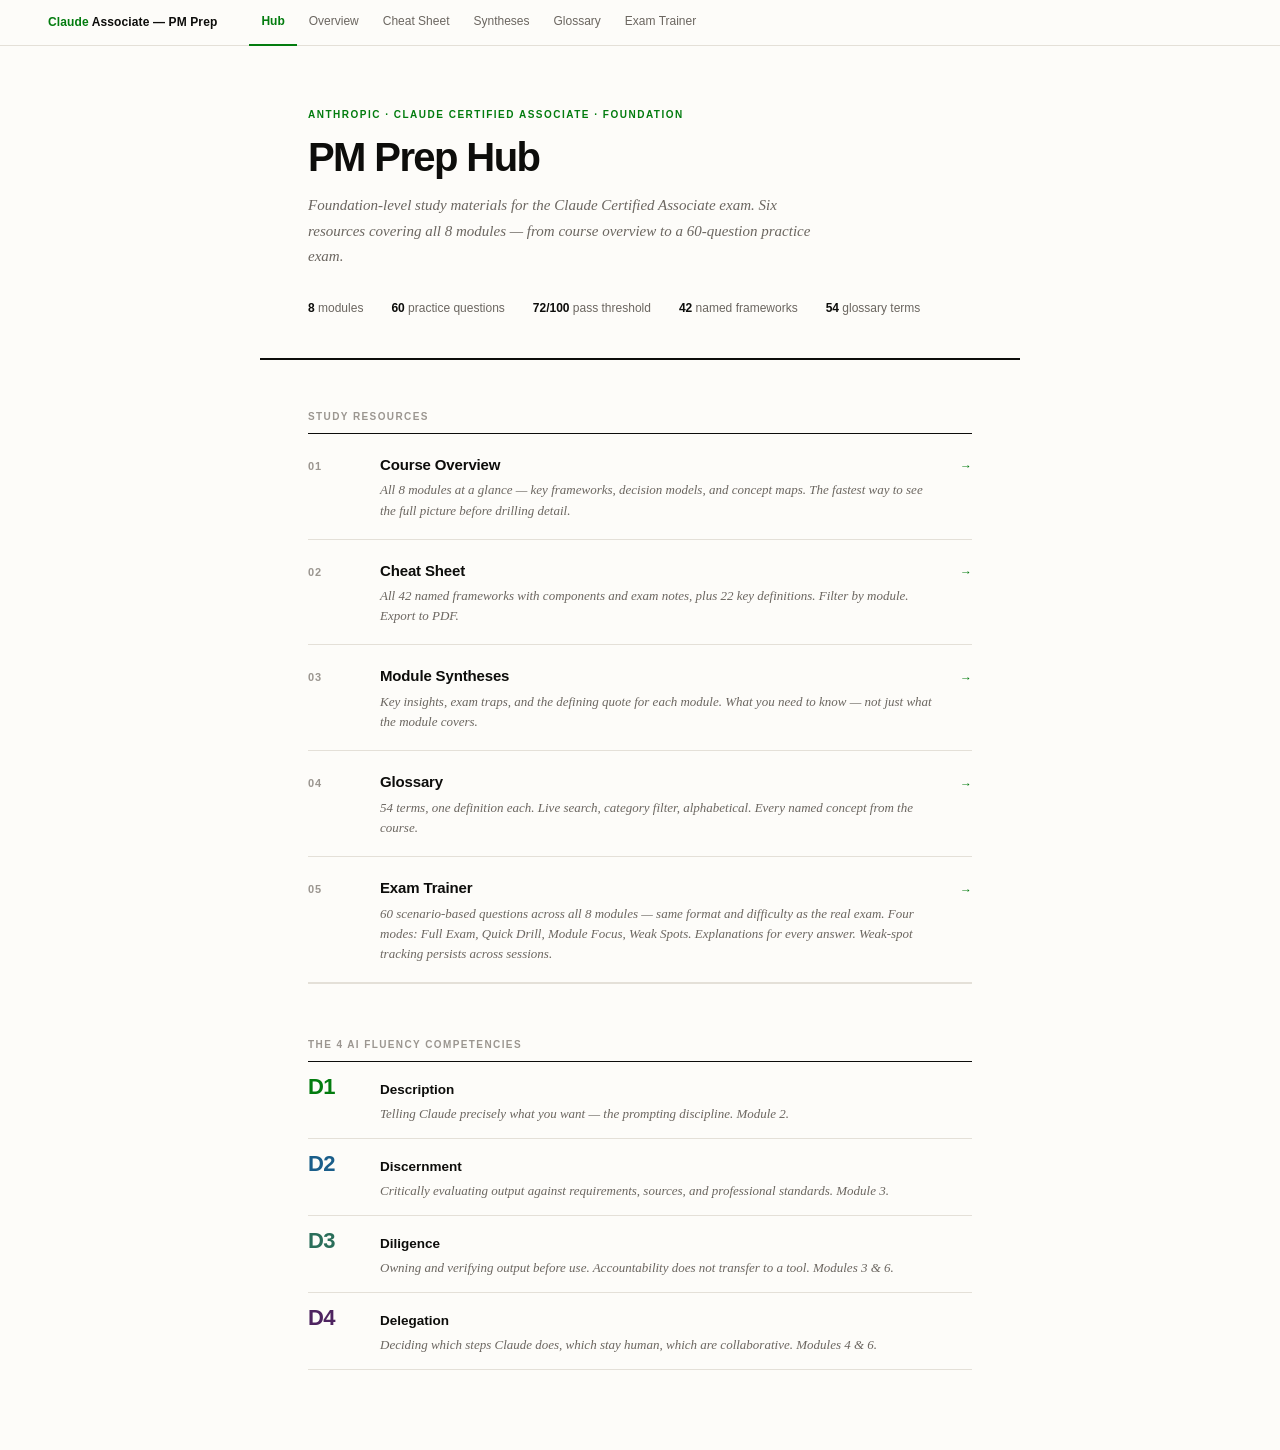
==== index.html @ b9512b8b "Add files via upload" ====
<!DOCTYPE html>
<html lang="en">
<head>
<meta charset="UTF-8">
<meta name="viewport" content="width=device-width, initial-scale=1.0">
<title>Claude Certified Associate — PM Prep Hub</title>
<link rel="stylesheet" href="shared/styles.css">
<style>
  .hero {
    max-width: 760px;
    margin: 0 auto;
    padding: 60px 48px 40px;
    border-bottom: 2px solid var(--text-bright);
    margin-bottom: 48px;
  }
  .hero .eyebrow {
    font-family: -apple-system, BlinkMacSystemFont, 'Segoe UI', sans-serif;
    font-size: 10px;
    font-weight: 700;
    letter-spacing: 0.15em;
    text-transform: uppercase;
    color: var(--accent);
    margin-bottom: 12px;
  }
  .hero h1 {
    font-family: -apple-system, BlinkMacSystemFont, 'Segoe UI', sans-serif;
    font-size: 40px;
    font-weight: 900;
    color: var(--text-bright);
    letter-spacing: -0.04em;
    line-height: 1.1;
    margin-bottom: 14px;
  }
  .hero p {
    font-size: 15px;
    color: var(--text-dim);
    font-style: italic;
    max-width: 520px;
    line-height: 1.7;
    margin-bottom: 28px;
  }
  .meta-strip {
    display: flex;
    gap: 28px;
    flex-wrap: wrap;
  }
  .meta-item {
    font-family: -apple-system, BlinkMacSystemFont, 'Segoe UI', sans-serif;
    font-size: 12px;
    color: var(--text-dim);
  }
  .meta-item strong {
    color: var(--text-bright);
    font-weight: 700;
  }

  .hub-section {
    max-width: 760px;
    margin: 0 auto;
    padding: 0 48px 80px;
  }
  .hub-section-label {
    font-family: -apple-system, BlinkMacSystemFont, 'Segoe UI', sans-serif;
    font-size: 10px;
    font-weight: 700;
    letter-spacing: 0.14em;
    text-transform: uppercase;
    color: var(--text-light);
    margin-bottom: 0;
    padding-bottom: 8px;
    border-bottom: 1px solid var(--text-bright);
  }

  /* Override hub-grid for full-width editorial list */
  .hub-grid {
    display: block;
    border-bottom: 1px solid var(--border);
  }
  .hub-card {
    display: grid;
    grid-template-columns: 48px 1fr auto;
    grid-template-rows: auto auto;
    gap: 0 24px;
    align-items: baseline;
    padding: 18px 0;
    border-bottom: 1px solid var(--border);
    border-right: none;
    border-left: none;
    background: transparent;
    border-radius: 0;
    text-decoration: none;
    color: var(--text);
    transition: background 0.1s;
  }
  .hub-card:hover { background: var(--accent-bg); padding-left: 8px; padding-right: 8px; margin: 0 -8px; width: calc(100% + 16px); }
  .hub-card-num {
    font-family: -apple-system, BlinkMacSystemFont, 'Segoe UI', sans-serif;
    font-size: 11px;
    font-weight: 700;
    color: var(--text-light);
    letter-spacing: 0.08em;
    grid-row: 1;
    padding-top: 2px;
  }
  .hub-card h2 {
    font-family: -apple-system, BlinkMacSystemFont, 'Segoe UI', sans-serif;
    font-size: 15px;
    font-weight: 700;
    color: var(--text-bright);
    letter-spacing: -0.01em;
    grid-row: 1;
  }
  .hub-card .hub-arrow {
    font-family: -apple-system, BlinkMacSystemFont, 'Segoe UI', sans-serif;
    font-size: 12px;
    font-weight: 600;
    color: var(--accent);
    grid-row: 1;
    justify-self: end;
    align-self: center;
  }
  .hub-card p {
    font-size: 13px;
    color: var(--text-dim);
    line-height: 1.55;
    grid-column: 2;
    grid-row: 2;
    margin-top: 3px;
    font-style: italic;
  }
  .hub-card-meta {
    display: none; /* hidden — info is in the description */
  }

  /* Competencies — ruled list, not boxes */
  .competencies { margin-top: 52px; }
  .competency-row {
    display: grid;
    grid-template-columns: 48px 1fr;
    gap: 0 24px;
    padding: 14px 0;
    border-bottom: 1px solid var(--border);
    align-items: baseline;
  }
  .competency-row:first-child { border-top: 1px solid var(--text-bright); }
  .comp-label {
    font-family: -apple-system, BlinkMacSystemFont, 'Segoe UI', sans-serif;
    font-size: 22px;
    font-weight: 900;
    letter-spacing: -0.03em;
    line-height: 1;
  }
  .comp-body { }
  .comp-name {
    font-family: -apple-system, BlinkMacSystemFont, 'Segoe UI', sans-serif;
    font-size: 13.5px;
    font-weight: 700;
    color: var(--text-bright);
    margin-bottom: 2px;
  }
  .comp-desc {
    font-size: 13px;
    color: var(--text-dim);
    font-style: italic;
    line-height: 1.55;
  }

  @media (max-width: 680px) {
    .hero { padding: 32px 20px 28px; }
    .hub-section { padding: 0 20px 48px; }
    .hub-card { grid-template-columns: 36px 1fr auto; }
  }
</style>
</head>
<body>

<nav class="nav">
  <span class="nav-brand"><span>Claude</span> Associate — PM Prep</span>
  <div class="nav-links">
    <a href="index.html" class="active">Hub</a>
    <a href="overview.html">Overview</a>
    <a href="cheatsheet.html">Cheat Sheet</a>
    <a href="syntheses.html">Syntheses</a>
    <a href="glossary.html">Glossary</a>
    <a href="exam.html">Exam Trainer</a>
  </div>
</nav>

<div class="hero">
  <div class="eyebrow">Anthropic · Claude Certified Associate · Foundation</div>
  <h1>PM Prep Hub</h1>
  <p>Foundation-level study materials for the Claude Certified Associate exam. Six resources covering all 8 modules — from course overview to a 60-question practice exam.</p>
  <div class="meta-strip">
    <div class="meta-item"><strong>8</strong> modules</div>
    <div class="meta-item"><strong>60</strong> practice questions</div>
    <div class="meta-item"><strong>72/100</strong> pass threshold</div>
    <div class="meta-item"><strong>42</strong> named frameworks</div>
    <div class="meta-item"><strong>54</strong> glossary terms</div>
  </div>
</div>

<div class="hub-section">
  <div class="hub-section-label">Study resources</div>
  <div class="hub-grid">

    <a href="overview.html" class="hub-card">
      <div class="hub-card-num">01</div>
      <h2>Course Overview</h2>
      <div class="hub-arrow">→</div>
      <p>All 8 modules at a glance — key frameworks, decision models, and concept maps. The fastest way to see the full picture before drilling detail.</p>
    </a>

    <a href="cheatsheet.html" class="hub-card">
      <div class="hub-card-num">02</div>
      <h2>Cheat Sheet</h2>
      <div class="hub-arrow">→</div>
      <p>All 42 named frameworks with components and exam notes, plus 22 key definitions. Filter by module. Export to PDF.</p>
    </a>

    <a href="syntheses.html" class="hub-card">
      <div class="hub-card-num">03</div>
      <h2>Module Syntheses</h2>
      <div class="hub-arrow">→</div>
      <p>Key insights, exam traps, and the defining quote for each module. What you need to know — not just what the module covers.</p>
    </a>

    <a href="glossary.html" class="hub-card">
      <div class="hub-card-num">04</div>
      <h2>Glossary</h2>
      <div class="hub-arrow">→</div>
      <p>54 terms, one definition each. Live search, category filter, alphabetical. Every named concept from the course.</p>
    </a>

    <a href="exam.html" class="hub-card">
      <div class="hub-card-num">05</div>
      <h2>Exam Trainer</h2>
      <div class="hub-arrow">→</div>
      <p>60 scenario-based questions across all 8 modules — same format and difficulty as the real exam. Four modes: Full Exam, Quick Drill, Module Focus, Weak Spots. Explanations for every answer. Weak-spot tracking persists across sessions.</p>
    </a>

  </div>

  <div class="competencies">
    <div class="hub-section-label">The 4 AI fluency competencies</div>
    <div class="competency-row">
      <div class="comp-label" style="color:var(--m1);">D1</div>
      <div class="comp-body">
        <div class="comp-name">Description</div>
        <div class="comp-desc">Telling Claude precisely what you want — the prompting discipline. Module 2.</div>
      </div>
    </div>
    <div class="competency-row">
      <div class="comp-label" style="color:var(--m2);">D2</div>
      <div class="comp-body">
        <div class="comp-name">Discernment</div>
        <div class="comp-desc">Critically evaluating output against requirements, sources, and professional standards. Module 3.</div>
      </div>
    </div>
    <div class="competency-row">
      <div class="comp-label" style="color:var(--m4);">D3</div>
      <div class="comp-body">
        <div class="comp-name">Diligence</div>
        <div class="comp-desc">Owning and verifying output before use. Accountability does not transfer to a tool. Modules 3 &amp; 6.</div>
      </div>
    </div>
    <div class="competency-row">
      <div class="comp-label" style="color:var(--m6);">D4</div>
      <div class="comp-body">
        <div class="comp-name">Delegation</div>
        <div class="comp-desc">Deciding which steps Claude does, which stay human, which are collaborative. Modules 4 &amp; 6.</div>
      </div>
    </div>
  </div>
</div>

</body>
</html>
---- shared/styles.css ----
/* ═══════════════════════════════════════════════════════════════
   CLAUDE ASSOCIATE PM PREP — Design System
   Direction: Editorial (A) × Printed Document (C)
   Serif body · Large module numbers · Typography-first · No card boxes
   ═══════════════════════════════════════════════════════════════ */

:root {
  --bg: #fdfcf9;
  --surface: #fff;
  --surface2: #f5f3ee;
  --border: #e4e0d8;
  --border-strong: #c8c3b8;
  --text: #2a2a28;
  --text-dim: #6b6660;
  --text-light: #9b9690;
  --text-bright: #0d0d0b;
  --accent: #037c0f;
  --accent-dim: #025e0b;
  --accent-bg: #eef6ee;
  --accent-border: #b8d9b9;
  --red: #8b2e14;
  --yellow: #6a4e08;

  /* module identity — earthy, no purple dominance */
  --m1: #037c0f;
  --m2: #1a5e8a;
  --m3: #8b2e14;
  --m4: #2a6e5a;
  --m5: #6a4e08;
  --m6: #4e2460;
  --m7: #1a4e62;
  --m8: #3a3a3a;

  --m1-bg: #eef6ee;
  --m2-bg: #eaf1f8;
  --m3-bg: #f8eeea;
  --m4-bg: #eaf4f0;
  --m5-bg: #f8f4e8;
  --m6-bg: #f3eef8;
  --m7-bg: #eaf1f4;
  --m8-bg: #f0f0f0;
}

/* ── RESET ── */
*, *::before, *::after { box-sizing: border-box; margin: 0; padding: 0; }
html { font-size: 15px; -webkit-text-size-adjust: 100%; }

body {
  background: var(--bg);
  color: var(--text);
  font-family: 'Georgia', 'Times New Roman', serif;
  font-size: 15px;
  line-height: 1.7;
  min-height: 100vh;
}

/* Sans-serif utility — labels, UI, metadata */
.sans {
  font-family: -apple-system, BlinkMacSystemFont, 'Segoe UI', sans-serif;
}

a { color: var(--accent); text-decoration: none; }
a:hover { text-decoration: underline; }

strong { color: var(--text-bright); }

/* ── NAV ── */
.nav {
  background: var(--bg);
  border-bottom: 1px solid var(--border);
  padding: 0 48px;
  display: flex;
  align-items: center;
  height: 46px;
  position: sticky;
  top: 0;
  z-index: 100;
}
.nav-brand {
  font-family: -apple-system, BlinkMacSystemFont, 'Segoe UI', sans-serif;
  font-size: 12px;
  font-weight: 700;
  color: var(--text-bright);
  letter-spacing: 0.01em;
  margin-right: 32px;
  white-space: nowrap;
  flex-shrink: 0;
}
.nav-brand span { color: var(--accent); }
.nav-links {
  display: flex;
  align-items: center;
  overflow-x: auto;
  scrollbar-width: none;
}
.nav-links::-webkit-scrollbar { display: none; }
.nav-links a {
  font-family: -apple-system, BlinkMacSystemFont, 'Segoe UI', sans-serif;
  font-size: 12px;
  font-weight: 400;
  color: var(--text-dim);
  padding: 0 12px;
  white-space: nowrap;
  transition: color 0.12s;
  height: 46px;
  display: flex;
  align-items: center;
  border-bottom: 2px solid transparent;
}
.nav-links a:hover { color: var(--text); text-decoration: none; }
.nav-links a.active {
  color: var(--accent);
  border-bottom-color: var(--accent);
  font-weight: 600;
}

/* ── PAGE HEADER — editorial, document-style ── */
.page-header {
  max-width: 760px;
  margin: 0 auto;
  padding: 52px 48px 32px;
  display: flex;
  align-items: flex-end;
  justify-content: space-between;
  gap: 20px;
  border-bottom: 2px solid var(--text-bright);
  margin-bottom: 48px;
}
.page-header-text .eyebrow {
  font-family: -apple-system, BlinkMacSystemFont, 'Segoe UI', sans-serif;
  font-size: 10px;
  font-weight: 700;
  letter-spacing: 0.15em;
  text-transform: uppercase;
  color: var(--accent);
  margin-bottom: 8px;
}
.page-header-text h1 {
  font-family: -apple-system, BlinkMacSystemFont, 'Segoe UI', sans-serif;
  font-size: 30px;
  font-weight: 800;
  color: var(--text-bright);
  letter-spacing: -0.03em;
  line-height: 1.15;
  margin-bottom: 8px;
}
.page-header-text p {
  font-family: 'Georgia', serif;
  color: var(--text-dim);
  font-size: 14px;
  font-style: italic;
  max-width: 480px;
  line-height: 1.6;
}
.page-header-actions {
  display: flex;
  gap: 8px;
  flex-shrink: 0;
  padding-bottom: 4px;
}

/* ── MAIN CONTENT ── */
.main {
  max-width: 760px;
  margin: 0 auto;
  padding: 0 48px 80px;
}

/* ── BUTTONS — restrained, document-style ── */
.btn-primary {
  font-family: -apple-system, BlinkMacSystemFont, 'Segoe UI', sans-serif;
  background: var(--accent);
  color: #fff;
  border: none;
  padding: 7px 16px;
  font-size: 11.5px;
  font-weight: 600;
  letter-spacing: 0.02em;
  cursor: pointer;
  transition: background 0.12s;
  display: inline-flex;
  align-items: center;
  gap: 6px;
}
.btn-primary:hover { background: var(--accent-dim); }

.btn-secondary {
  font-family: -apple-system, BlinkMacSystemFont, 'Segoe UI', sans-serif;
  background: transparent;
  color: var(--text-dim);
  border: 1px solid var(--border-strong);
  padding: 6px 14px;
  font-size: 11.5px;
  font-weight: 500;
  cursor: pointer;
  transition: color 0.12s, border-color 0.12s;
  display: inline-flex;
  align-items: center;
  gap: 6px;
}
.btn-secondary:hover { color: var(--accent); border-color: var(--accent); }

/* ── SECTION DIVIDER — document horizontal rule ── */
.doc-rule {
  border: none;
  border-top: 1px solid var(--border);
  margin: 32px 0;
}
.doc-rule-strong {
  border: none;
  border-top: 2px solid var(--text-bright);
  margin: 40px 0;
}

/* ── EDITORIAL MODULE HEADER ── */
.module-header {
  margin-bottom: 28px;
  padding-bottom: 20px;
  border-bottom: 1px solid var(--border);
}
.module-header .mod-kicker {
  font-family: -apple-system, BlinkMacSystemFont, 'Segoe UI', sans-serif;
  font-size: 10px;
  font-weight: 700;
  letter-spacing: 0.15em;
  text-transform: uppercase;
  color: var(--text-light);
  margin-bottom: 4px;
}
.module-header .mod-number {
  font-family: -apple-system, BlinkMacSystemFont, 'Segoe UI', sans-serif;
  font-size: 72px;
  font-weight: 900;
  line-height: 1;
  letter-spacing: -0.04em;
  color: var(--accent);
  margin-bottom: 4px;
}
.module-header h2 {
  font-family: -apple-system, BlinkMacSystemFont, 'Segoe UI', sans-serif;
  font-size: 22px;
  font-weight: 700;
  color: var(--text-bright);
  letter-spacing: -0.02em;
  margin-bottom: 4px;
}
.module-header .mod-sub {
  font-size: 14px;
  font-style: italic;
  color: var(--text-dim);
}

/* ── SECTION HEADING — small caps style ── */
.section-title {
  font-family: -apple-system, BlinkMacSystemFont, 'Segoe UI', sans-serif;
  font-size: 10px;
  font-weight: 700;
  letter-spacing: 0.12em;
  text-transform: uppercase;
  color: var(--text-light);
  margin-bottom: 12px;
  padding-bottom: 6px;
  border-bottom: 1px solid var(--border);
}

/* ── PROSE BLOCK ── */
.doc-intro {
  font-size: 14.5px;
  line-height: 1.8;
  color: var(--text);
  margin-bottom: 24px;
}

/* ── DEFINITION TABLE — document style ── */
.def-table { width: 100%; margin-bottom: 8px; }
.def-row {
  display: grid;
  grid-template-columns: 110px 1fr;
  gap: 0 20px;
  padding: 6px 0;
  border-bottom: 1px solid var(--border);
  font-size: 13.5px;
  line-height: 1.55;
}
.def-row:last-child { border-bottom: none; }
.def-term {
  font-family: -apple-system, BlinkMacSystemFont, 'Segoe UI', sans-serif;
  font-weight: 700;
  color: var(--text-bright);
  font-size: 12.5px;
}
.def-meaning { color: var(--text); }

/* ── RULE LIST — document arrows ── */
.rule-list { list-style: none; padding: 0; margin-bottom: 8px; }
.rule-list li {
  font-size: 13.5px;
  color: var(--text);
  padding: 6px 0 6px 18px;
  border-bottom: 1px solid var(--border);
  position: relative;
  line-height: 1.6;
}
.rule-list li:last-child { border-bottom: none; }
.rule-list li::before {
  content: '→';
  position: absolute;
  left: 0;
  color: var(--accent);
  font-family: -apple-system, BlinkMacSystemFont, 'Segoe UI', sans-serif;
  font-weight: 700;
}

/* ── CALLOUT — pull-quote style ── */
.callout {
  padding: 12px 0 12px 16px;
  border-left: 3px solid var(--accent);
  margin: 16px 0;
  font-size: 13.5px;
  line-height: 1.65;
  color: var(--text);
}
.callout-green  { border-color: var(--m1); color: var(--text); }
.callout-blue   { border-color: var(--m2); }
.callout-red    { border-color: var(--m3); }
.callout-yellow { border-color: var(--m5); }
.callout-purple { border-color: var(--m6); }

/* ── PULL QUOTE — key quote ── */
.pull-quote {
  font-size: 16px;
  line-height: 1.7;
  font-style: italic;
  color: var(--text-bright);
  border-top: 2px solid var(--accent);
  border-bottom: 1px solid var(--border);
  padding: 16px 0;
  margin: 20px 0;
}
.pull-quote::before {
  content: '"';
  color: var(--accent);
  font-size: 24px;
  font-style: normal;
  line-height: 0;
  vertical-align: -6px;
  margin-right: 3px;
}

/* ── DATA TABLE — clean ruled ── */
.data-table {
  width: 100%;
  border-collapse: collapse;
  font-size: 13px;
  font-family: -apple-system, BlinkMacSystemFont, 'Segoe UI', sans-serif;
  margin-bottom: 8px;
}
.data-table th {
  font-size: 10px;
  font-weight: 700;
  letter-spacing: 0.1em;
  text-transform: uppercase;
  color: var(--text-light);
  padding: 6px 10px;
  text-align: left;
  border-bottom: 1px solid var(--text-bright);
}
.data-table td {
  padding: 7px 10px;
  border-bottom: 1px solid var(--border);
  vertical-align: top;
  line-height: 1.55;
  color: var(--text);
}
.data-table tr:last-child td { border-bottom: none; }

/* ── TAGS — minimal, inline ── */
.tag {
  font-family: -apple-system, BlinkMacSystemFont, 'Segoe UI', sans-serif;
  display: inline;
  font-size: 11px;
  font-weight: 700;
  padding: 1px 6px;
  white-space: nowrap;
  border: 1px solid;
}
.tag-green  { color: var(--m1); border-color: var(--accent-border); background: var(--m1-bg); }
.tag-blue   { color: var(--m2); border-color: #b0cce0; background: var(--m2-bg); }
.tag-red    { color: var(--m3); border-color: #d8b4a8; background: var(--m3-bg); }
.tag-yellow { color: var(--m5); border-color: #d4c490; background: var(--m5-bg); }
.tag-purple { color: var(--m6); border-color: #c4a8d8; background: var(--m6-bg); }
.tag-gray   { color: var(--text-dim); border-color: var(--border); background: var(--surface2); }

/* ── MODULE BADGE — small label ── */
.module-badge {
  font-family: -apple-system, BlinkMacSystemFont, 'Segoe UI', sans-serif;
  display: inline;
  font-size: 10px;
  font-weight: 700;
  letter-spacing: 0.04em;
  padding: 1px 5px;
  border: 1px solid;
}
.module-badge.m1 { color: var(--m1); border-color: var(--accent-border); }
.module-badge.m2 { color: var(--m2); border-color: #b0cce0; }
.module-badge.m3 { color: var(--m3); border-color: #d8b4a8; }
.module-badge.m4 { color: var(--m4); border-color: #a8d4c4; }
.module-badge.m5 { color: var(--m5); border-color: #d4c490; }
.module-badge.m6 { color: var(--m6); border-color: #c4a8d8; }
.module-badge.m7 { color: var(--m7); border-color: #a8c4d4; }
.module-badge.m8 { color: var(--m8); border-color: #c8c8c8; }

/* Border accents for module sections */
.border-m1 { border-top: 3px solid var(--m1); }
.border-m2 { border-top: 3px solid var(--m2); }
.border-m3 { border-top: 3px solid var(--m3); }
.border-m4 { border-top: 3px solid var(--m4); }
.border-m5 { border-top: 3px solid var(--m5); }
.border-m6 { border-top: 3px solid var(--m6); }
.border-m7 { border-top: 3px solid var(--m7); }
.border-m8 { border-top: 3px solid var(--m8); }

/* Module number badge (small, used in accordions) */
.module-num {
  font-family: -apple-system, BlinkMacSystemFont, 'Segoe UI', sans-serif;
  font-size: 13px;
  font-weight: 900;
  color: #fff;
  width: 28px;
  height: 28px;
  display: flex;
  align-items: center;
  justify-content: center;
  flex-shrink: 0;
}
.module-num.m1 { background: var(--m1); }
.module-num.m2 { background: var(--m2); }
.module-num.m3 { background: var(--m3); }
.module-num.m4 { background: var(--m4); }
.module-num.m5 { background: var(--m5); }
.module-num.m6 { background: var(--m6); }
.module-num.m7 { background: var(--m7); }
.module-num.m8 { background: var(--m8); }

/* ── DECISION GRID ── */
.decision-grid {
  display: grid;
  grid-template-columns: auto 1fr;
  gap: 6px 16px;
  align-items: start;
}
.decision-grid .tag { align-self: start; margin-top: 3px; }
.decision-desc {
  font-size: 13px;
  color: var(--text);
  line-height: 1.55;
  padding-top: 1px;
}

/* ── FLOW STRIP ── */
.flow-strip { display: flex; align-items: center; gap: 8px; flex-wrap: wrap; }
.flow-item {
  font-family: -apple-system, BlinkMacSystemFont, 'Segoe UI', sans-serif;
  font-size: 12px;
  font-weight: 600;
  color: var(--text);
  border-bottom: 2px solid var(--accent);
  padding-bottom: 1px;
}
.flow-arrow {
  font-family: -apple-system, BlinkMacSystemFont, 'Segoe UI', sans-serif;
  color: var(--text-light);
  font-size: 12px;
}

/* ── TWO COL ── */
.two-col { display: grid; grid-template-columns: 1fr 1fr; gap: 16px; }

/* ── FILTER CHIPS — document style ── */
.filter-row { display: flex; gap: 6px; flex-wrap: wrap; margin-bottom: 24px; }
.filter-chip {
  font-family: -apple-system, BlinkMacSystemFont, 'Segoe UI', sans-serif;
  background: transparent;
  border: 1px solid var(--border-strong);
  padding: 3px 11px;
  font-size: 11px;
  font-weight: 600;
  color: var(--text-dim);
  cursor: pointer;
  transition: all 0.12s;
  user-select: none;
  letter-spacing: 0.02em;
}
.filter-chip:hover { border-color: var(--accent); color: var(--accent); }
.filter-chip.active { background: var(--accent); border-color: var(--accent); color: #fff; }

/* ── SEARCH ── */
.search-bar {
  font-family: 'Georgia', serif;
  width: 100%;
  padding: 9px 0;
  border: none;
  border-bottom: 2px solid var(--border-strong);
  font-size: 14px;
  color: var(--text);
  background: transparent;
  outline: none;
  transition: border-color 0.12s;
  margin-bottom: 24px;
}
.search-bar:focus { border-bottom-color: var(--accent); }
.search-bar::placeholder { color: var(--text-light); font-style: italic; }

/* ── SPOILER ── */
.spoiler {
  display: inline-block;
  background: var(--surface2);
  color: transparent;
  cursor: pointer;
  padding: 1px 8px;
  font-size: 13px;
  user-select: none;
  transition: all 0.15s;
  border-bottom: 1px solid var(--border-strong);
}
.spoiler.revealed { background: transparent; color: var(--accent); border-bottom-color: var(--accent); }

/* ── ACCORDION — editorial, no box ── */
.accordion-item {
  border-bottom: 1px solid var(--border);
  margin-bottom: 0;
}
.accordion-item:first-child { border-top: 1px solid var(--border); }
.accordion-header {
  display: flex;
  align-items: center;
  justify-content: space-between;
  padding: 16px 0;
  cursor: pointer;
  user-select: none;
  gap: 12px;
}
.accordion-header:hover .acc-title { color: var(--accent); }
.accordion-header .acc-title {
  font-family: -apple-system, BlinkMacSystemFont, 'Segoe UI', sans-serif;
  font-size: 15px;
  font-weight: 700;
  color: var(--text-bright);
  flex: 1;
  transition: color 0.12s;
}
.accordion-arrow {
  font-family: -apple-system, BlinkMacSystemFont, 'Segoe UI', sans-serif;
  color: var(--text-light);
  font-size: 11px;
  transition: transform 0.2s;
}
.accordion-item.open .accordion-arrow { transform: rotate(180deg); }
.accordion-body { display: none; padding: 0 0 20px; }
.accordion-item.open .accordion-body { display: block; }

/* ── TABS — underline style ── */
.tabs {
  display: flex;
  border-bottom: 1px solid var(--border);
  margin-bottom: 28px;
  gap: 0;
}
.tab {
  font-family: -apple-system, BlinkMacSystemFont, 'Segoe UI', sans-serif;
  padding: 10px 16px 10px 0;
  font-size: 13px;
  font-weight: 400;
  color: var(--text-dim);
  cursor: pointer;
  border-bottom: 2px solid transparent;
  margin-bottom: -1px;
  transition: color 0.12s;
  user-select: none;
  margin-right: 16px;
}
.tab:hover { color: var(--text); }
.tab.active { color: var(--accent); border-bottom-color: var(--accent); font-weight: 600; }
.tab-panel { display: none; }
.tab-panel.active { display: block; }

/* ── HUB CARDS — editorial, minimal ── */
.hub-grid { display: grid; grid-template-columns: repeat(auto-fill, minmax(280px, 1fr)); gap: 0; }
.hub-card {
  display: flex;
  flex-direction: column;
  gap: 6px;
  padding: 24px 24px 24px 0;
  border-bottom: 1px solid var(--border);
  border-right: 1px solid var(--border);
  text-decoration: none;
  color: var(--text);
  transition: background 0.12s;
}
.hub-card:hover { background: var(--accent-bg); text-decoration: none; }
.hub-card-num {
  font-family: -apple-system, BlinkMacSystemFont, 'Segoe UI', sans-serif;
  font-size: 28px;
  font-weight: 900;
  letter-spacing: -0.04em;
  line-height: 1;
  margin-bottom: 4px;
}
.hub-card h2 {
  font-family: -apple-system, BlinkMacSystemFont, 'Segoe UI', sans-serif;
  font-size: 14px;
  font-weight: 700;
  color: var(--text-bright);
  letter-spacing: -0.01em;
}
.hub-card p {
  font-size: 12.5px;
  color: var(--text-dim);
  flex: 1;
  line-height: 1.55;
}
.hub-card .hub-arrow {
  font-family: -apple-system, BlinkMacSystemFont, 'Segoe UI', sans-serif;
  font-size: 11.5px;
  font-weight: 600;
  color: var(--accent);
  margin-top: 4px;
}
.hub-card-meta {
  font-family: -apple-system, BlinkMacSystemFont, 'Segoe UI', sans-serif;
  font-size: 10.5px;
  color: var(--text-light);
  letter-spacing: 0.04em;
}

/* ── OVERVIEW MODULES ── */
.modules-grid {
  display: grid;
  grid-template-columns: repeat(auto-fill, minmax(340px, 1fr));
  gap: 0;
  border-top: 1px solid var(--border);
  border-left: 1px solid var(--border);
}
.module-card {
  border-right: 1px solid var(--border);
  border-bottom: 1px solid var(--border);
  padding: 28px;
}
.module-card .card-header {
  display: flex;
  align-items: flex-start;
  gap: 16px;
  padding: 0;
  border-bottom: none;
  margin-bottom: 20px;
  padding-bottom: 16px;
  border-bottom: 1px solid var(--border);
}
.module-card .card-body { padding: 0; }
.full-width { grid-column: 1 / -1; }

/* Large module number for overview cards */
.mod-big-num {
  font-family: -apple-system, BlinkMacSystemFont, 'Segoe UI', sans-serif;
  font-size: 48px;
  font-weight: 900;
  line-height: 1;
  letter-spacing: -0.04em;
  flex-shrink: 0;
  width: 56px;
}

.module-card .title-block { flex: 1; }
.module-card .title-block .module-label {
  font-family: -apple-system, BlinkMacSystemFont, 'Segoe UI', sans-serif;
  font-size: 10px;
  font-weight: 700;
  letter-spacing: 0.1em;
  text-transform: uppercase;
  color: var(--text-light);
  margin-bottom: 2px;
}
.module-card .title-block h2 {
  font-family: -apple-system, BlinkMacSystemFont, 'Segoe UI', sans-serif;
  font-size: 14px;
  font-weight: 700;
  color: var(--text-bright);
  letter-spacing: -0.01em;
  margin-bottom: 2px;
}
.module-card .title-block .tagline {
  font-size: 12.5px;
  font-style: italic;
  color: var(--text-dim);
}

.section { margin-bottom: 18px; }
.section:last-child { margin-bottom: 0; }

/* Fluency strip */
.ai-fluency-strip { display: flex; gap: 8px; flex-wrap: wrap; justify-content: center; margin-top: 16px; }
.fluency-pill {
  font-family: -apple-system, BlinkMacSystemFont, 'Segoe UI', sans-serif;
  color: var(--m1);
  font-size: 12px;
  font-weight: 600;
  padding: 3px 12px;
  border: 1px solid var(--accent-border);
  letter-spacing: 0.03em;
}

/* Key points 2x2 */
.key-points { display: grid; grid-template-columns: 1fr 1fr; gap: 12px; }
.key-point { border-top: 2px solid var(--border); padding-top: 10px; }
.key-point .kp-num {
  font-family: -apple-system, BlinkMacSystemFont, 'Segoe UI', sans-serif;
  font-size: 22px;
  font-weight: 900;
  letter-spacing: -0.03em;
  margin-bottom: 4px;
}
.kp-num.d1 { color: var(--m1); }
.kp-num.d2 { color: var(--m2); }
.kp-num.d3 { color: var(--m4); }
.kp-num.d4 { color: var(--m6); }
.key-point p { font-size: 12.5px; line-height: 1.55; }

/* ── GLOSSARY ── */
.letter-group { margin-bottom: 32px; }
.letter-heading {
  font-family: -apple-system, BlinkMacSystemFont, 'Segoe UI', sans-serif;
  font-size: 11px;
  font-weight: 700;
  letter-spacing: 0.12em;
  text-transform: uppercase;
  color: var(--text-light);
  border-bottom: 2px solid var(--text-bright);
  padding-bottom: 6px;
  margin-bottom: 0;
}
.glossary-item {
  display: grid;
  grid-template-columns: 200px 1fr auto;
  gap: 0 20px;
  padding: 8px 0;
  border-bottom: 1px solid var(--border);
  align-items: baseline;
}
.glossary-item:last-child { border-bottom: none; }
.glossary-term {
  font-family: -apple-system, BlinkMacSystemFont, 'Segoe UI', sans-serif;
  font-weight: 700;
  color: var(--text-bright);
  font-size: 13px;
}
.glossary-def {
  font-size: 13.5px;
  color: var(--text);
  line-height: 1.6;
}
.glossary-item .module-badge { justify-self: end; }

/* ── FRAMEWORK CARD — editorial, expandable ── */
.framework-card {
  border-bottom: 1px solid var(--border);
  overflow: hidden;
}
.framework-card:first-child { border-top: 1px solid var(--border); }
.framework-header {
  display: flex;
  align-items: baseline;
  justify-content: space-between;
  padding: 12px 0;
  cursor: pointer;
  gap: 16px;
  user-select: none;
  transition: background 0.1s;
}
.framework-header:hover .framework-title { color: var(--accent); }
.framework-title {
  font-family: -apple-system, BlinkMacSystemFont, 'Segoe UI', sans-serif;
  font-size: 13.5px;
  font-weight: 700;
  color: var(--text-bright);
  min-width: 180px;
  flex-shrink: 0;
  transition: color 0.12s;
}
.framework-summary { font-size: 13px; color: var(--text-dim); flex: 1; font-style: italic; }
.framework-meta { display: flex; align-items: center; gap: 10px; flex-shrink: 0; }
.framework-body { display: none; padding: 0 0 16px; }
.framework-card.open .framework-body { display: block; }
.framework-card.open .framework-arrow { transform: rotate(180deg); }
.framework-arrow {
  font-family: -apple-system, BlinkMacSystemFont, 'Segoe UI', sans-serif;
  color: var(--text-light);
  font-size: 10px;
  transition: transform 0.2s;
  flex-shrink: 0;
}
.framework-body .components { margin-bottom: 8px; }
.component-row {
  display: grid;
  grid-template-columns: 150px 1fr;
  gap: 0 16px;
  padding: 5px 0;
  border-bottom: 1px solid var(--border);
  font-size: 13px;
}
.component-row:last-child { border-bottom: none; }
.component-label {
  font-family: -apple-system, BlinkMacSystemFont, 'Segoe UI', sans-serif;
  font-weight: 700;
  color: var(--text-bright);
  font-size: 12.5px;
}
.component-desc { color: var(--text); line-height: 1.55; }
.exam-note {
  border-left: 3px solid var(--m5);
  padding: 7px 12px;
  font-size: 12.5px;
  font-family: -apple-system, BlinkMacSystemFont, 'Segoe UI', sans-serif;
  color: var(--m5);
  margin-top: 10px;
  line-height: 1.55;
}

/* ── EXAM STYLES ── */
.screen { display: none; }
.screen.active { display: block; }

.option {
  border: none;
  border-bottom: 1px solid var(--border);
  padding: 11px 0 11px 0;
  cursor: pointer;
  display: flex;
  align-items: flex-start;
  gap: 14px;
  transition: background 0.1s;
  font-size: 14px;
  line-height: 1.6;
  font-family: 'Georgia', serif;
  background: transparent;
}
.option:first-child { border-top: 1px solid var(--border); }
.option:hover:not(.locked) { background: var(--accent-bg); padding-left: 8px; padding-right: 8px; margin: 0 -8px; width: calc(100% + 16px); }
.option.selected { background: var(--accent-bg); padding-left: 8px; padding-right: 8px; margin: 0 -8px; width: calc(100% + 16px); }
.option.correct  { background: var(--m1-bg); padding-left: 8px; padding-right: 8px; margin: 0 -8px; width: calc(100% + 16px); }
.option.wrong    { background: var(--m3-bg); padding-left: 8px; padding-right: 8px; margin: 0 -8px; width: calc(100% + 16px); }
.option.missed   { background: var(--m5-bg); padding-left: 8px; padding-right: 8px; margin: 0 -8px; width: calc(100% + 16px); }

.option-letter {
  font-family: -apple-system, BlinkMacSystemFont, 'Segoe UI', sans-serif;
  font-size: 11px;
  font-weight: 700;
  color: var(--text-light);
  min-width: 18px;
  padding-top: 3px;
  flex-shrink: 0;
  transition: color 0.12s;
}
.option.selected .option-letter { color: var(--accent); }
.option.correct  .option-letter { color: var(--green); }
.option.wrong    .option-letter { color: var(--red); }
.option.missed   .option-letter { color: var(--yellow); }

.feedback-box {
  display: none;
  padding: 12px 0 12px 14px;
  border-left: 3px solid;
  margin-top: 16px;
  font-size: 13.5px;
  line-height: 1.65;
  font-family: -apple-system, BlinkMacSystemFont, 'Segoe UI', sans-serif;
}
.feedback-box.show { display: block; }
.feedback-correct { border-color: var(--green); color: var(--accent-dim); }
.feedback-wrong   { border-color: var(--red);   color: var(--red); }
.feedback-box .fb-title { font-weight: 700; margin-bottom: 4px; }

.progress-bar-outer {
  height: 2px;
  background: var(--border);
  margin-bottom: 28px;
}
.progress-bar-inner {
  height: 100%;
  background: var(--accent);
  transition: width 0.3s ease;
}

.question-type-badge {
  font-family: -apple-system, BlinkMacSystemFont, 'Segoe UI', sans-serif;
  display: inline-block;
  font-size: 10px;
  font-weight: 700;
  padding: 1px 6px;
  margin-left: 8px;
  vertical-align: middle;
  letter-spacing: 0.04em;
  border: 1px solid;
}
.single-badge { color: var(--m2); border-color: #b0cce0; }
.multi-badge  { color: var(--m6); border-color: #c4a8d8; }

/* Mode cards */
.mode-grid { display: grid; grid-template-columns: 1fr 1fr; gap: 0; max-width: 500px; margin: 0 auto 28px; border-top: 1px solid var(--border); border-left: 1px solid var(--border); }
.mode-card {
  padding: 18px;
  cursor: pointer;
  transition: background 0.12s;
  text-align: left;
  border-right: 1px solid var(--border);
  border-bottom: 1px solid var(--border);
  background: transparent;
  border-radius: 0;
}
.mode-card:hover { background: var(--accent-bg); }
.mode-card.selected { background: var(--accent-bg); border-color: var(--accent); outline: 1px solid var(--accent); outline-offset: -1px; }
.mode-card h3 {
  font-family: -apple-system, BlinkMacSystemFont, 'Segoe UI', sans-serif;
  font-size: 13px;
  font-weight: 700;
  color: var(--text-bright);
  margin-bottom: 4px;
}
.mode-card p {
  font-family: -apple-system, BlinkMacSystemFont, 'Segoe UI', sans-serif;
  font-size: 11.5px;
  color: var(--text-dim);
}

/* Score ring */
.score-ring {
  width: 100px;
  height: 100px;
  border-radius: 50%;
  border: 3px solid var(--border);
  display: flex;
  flex-direction: column;
  align-items: center;
  justify-content: center;
  margin: 0 auto 16px;
  transition: border-color 0.3s;
}
.score-ring .ring-pct {
  font-family: -apple-system, BlinkMacSystemFont, 'Segoe UI', sans-serif;
  font-size: 24px;
  font-weight: 900;
  letter-spacing: -0.03em;
  color: var(--text-bright);
}
.score-ring .ring-label {
  font-family: -apple-system, BlinkMacSystemFont, 'Segoe UI', sans-serif;
  font-size: 11px;
  color: var(--text-dim);
}
.score-ring.pass { border-color: var(--green); }
.score-ring.fail { border-color: var(--red); }

.breakdown-grid { display: grid; grid-template-columns: repeat(auto-fill, minmax(150px, 1fr)); gap: 0; border-top: 1px solid var(--border); border-left: 1px solid var(--border); margin-top: 20px; }
.breakdown-card {
  padding: 12px 14px;
  border-right: 1px solid var(--border);
  border-bottom: 1px solid var(--border);
}
.breakdown-card .bc-module {
  font-family: -apple-system, BlinkMacSystemFont, 'Segoe UI', sans-serif;
  font-size: 10px;
  font-weight: 700;
  text-transform: uppercase;
  letter-spacing: 0.08em;
  color: var(--text-light);
  margin-bottom: 4px;
}
.breakdown-card .bc-score {
  font-family: -apple-system, BlinkMacSystemFont, 'Segoe UI', sans-serif;
  font-size: 20px;
  font-weight: 900;
  letter-spacing: -0.03em;
  color: var(--text-bright);
}
.breakdown-card .bc-count {
  font-family: -apple-system, BlinkMacSystemFont, 'Segoe UI', sans-serif;
  font-size: 11px;
  color: var(--text-dim);
  margin-bottom: 6px;
}
.bc-bar { height: 2px; background: var(--border); }
.bc-bar-inner { height: 100%; }

.review-item {
  padding: 14px 0;
  border-bottom: 1px solid var(--border);
}
.review-item .ri-header {
  display: flex;
  align-items: baseline;
  gap: 10px;
  margin-bottom: 6px;
  flex-wrap: wrap;
}
.ri-status {
  font-family: -apple-system, BlinkMacSystemFont, 'Segoe UI', sans-serif;
  font-size: 11px;
  font-weight: 700;
  flex-shrink: 0;
}
.ri-correct { color: var(--green); }
.ri-wrong   { color: var(--red); }
.ri-q {
  font-size: 13.5px;
  font-weight: 600;
  color: var(--text-bright);
  flex: 1;
  font-family: -apple-system, BlinkMacSystemFont, 'Segoe UI', sans-serif;
}
.ri-module-tag {
  font-family: -apple-system, BlinkMacSystemFont, 'Segoe UI', sans-serif;
  font-size: 10px;
  color: var(--text-light);
  flex-shrink: 0;
}
.ri-explanation {
  font-size: 13px;
  color: var(--text);
  padding-left: 14px;
  border-left: 2px solid var(--border);
  margin-top: 6px;
  line-height: 1.6;
  font-family: -apple-system, BlinkMacSystemFont, 'Segoe UI', sans-serif;
}

.results-actions { display: flex; gap: 8px; justify-content: center; flex-wrap: wrap; margin-top: 24px; }
.action-row { display: flex; gap: 10px; align-items: center; margin-top: 20px; padding-top: 16px; border-top: 1px solid var(--border); }

/* Exam header */
.exam-topbar {
  display: flex;
  align-items: center;
  gap: 16px;
  margin-bottom: 24px;
  padding-bottom: 16px;
  border-bottom: 1px solid var(--border);
}
.q-counter {
  font-family: -apple-system, BlinkMacSystemFont, 'Segoe UI', sans-serif;
  font-size: 12px;
  font-weight: 700;
  color: var(--text-dim);
  white-space: nowrap;
}
.score-badge {
  font-family: -apple-system, BlinkMacSystemFont, 'Segoe UI', sans-serif;
  font-size: 12px;
  font-weight: 700;
  color: var(--accent);
  white-space: nowrap;
}
.module-tag {
  font-family: -apple-system, BlinkMacSystemFont, 'Segoe UI', sans-serif;
  font-size: 10px;
  font-weight: 700;
  letter-spacing: 0.1em;
  text-transform: uppercase;
  color: var(--text-light);
  margin-bottom: 12px;
}
.question-text {
  font-size: 15px;
  font-weight: 600;
  color: var(--text-bright);
  line-height: 1.6;
  margin-bottom: 4px;
  font-family: -apple-system, BlinkMacSystemFont, 'Segoe UI', sans-serif;
}
.multi-hint {
  font-family: -apple-system, BlinkMacSystemFont, 'Segoe UI', sans-serif;
  font-size: 11px;
  font-weight: 600;
  color: var(--m6);
  letter-spacing: 0.06em;
  text-transform: uppercase;
  margin-bottom: 12px;
}
.options-list { margin-top: 16px; }

/* ── SYNTHESES ── */
.synth-theme {
  font-size: 14.5px;
  font-style: italic;
  color: var(--text);
  line-height: 1.75;
  margin: 14px 0 20px;
  padding-left: 14px;
  border-left: 3px solid var(--border);
}
.synth-section-label {
  font-family: -apple-system, BlinkMacSystemFont, 'Segoe UI', sans-serif;
  font-size: 10px;
  font-weight: 700;
  letter-spacing: 0.12em;
  text-transform: uppercase;
  color: var(--text-light);
  margin-bottom: 8px;
  padding-bottom: 4px;
  border-bottom: 1px solid var(--border);
}
.insight-list { list-style: none; padding: 0; margin-bottom: 20px; }
.insight-list li {
  font-size: 13.5px;
  padding: 6px 0 6px 18px;
  border-bottom: 1px solid var(--border);
  position: relative;
  line-height: 1.6;
  color: var(--text);
}
.insight-list li:last-child { border-bottom: none; }
.insight-list li::before { content: '→'; position: absolute; left: 0; color: var(--accent); font-family: -apple-system, sans-serif; font-weight: 700; }
.trap-list { list-style: none; padding: 0; margin-bottom: 20px; }
.trap-list li {
  font-size: 13.5px;
  padding: 6px 0 6px 18px;
  border-bottom: 1px solid var(--border);
  position: relative;
  line-height: 1.6;
  color: var(--text);
}
.trap-list li:last-child { border-bottom: none; }
.trap-list li::before { content: '⚠'; position: absolute; left: 0; color: var(--red); font-size: 10px; font-family: -apple-system, sans-serif; top: 8px; }
.key-quote {
  font-size: 15px;
  line-height: 1.7;
  font-style: italic;
  color: var(--text-bright);
  border-top: 2px solid var(--accent);
  border-bottom: 1px solid var(--border);
  padding: 14px 0;
  margin-top: 4px;
}
.key-quote::before { content: '"'; color: var(--accent); font-size: 22px; font-style: normal; line-height: 0; vertical-align: -5px; margin-right: 3px; }

/* ── RESPONSIVE ── */
@media (max-width: 680px) {
  .nav { padding: 0 20px; }
  .page-header { flex-direction: column; padding: 28px 20px 20px; }
  .main { padding: 0 20px 48px; }
  .modules-grid { grid-template-columns: 1fr; }
  .two-col { grid-template-columns: 1fr; }
  .key-points { grid-template-columns: 1fr; }
  .mode-grid { grid-template-columns: 1fr; }
  .hub-grid { grid-template-columns: 1fr; }
  .glossary-item { grid-template-columns: 1fr; gap: 2px; }
  .framework-header { flex-wrap: wrap; }
  .framework-summary { display: none; }
}

/* ── PRINT ── */
@media print {
  .nav,
  .page-header-actions,
  .btn-primary,
  .btn-secondary,
  .filter-row,
  .search-bar,
  .tabs { display: none !important; }

  body { background: #fff; color: #000; font-size: 11pt; }
  .main { padding: 0; max-width: 100%; }
  .page-header { padding: 0 0 12pt; border-bottom: 1pt solid #000; margin-bottom: 16pt; }
  .page-header-text h1 { font-size: 18pt; }

  .accordion-body, .framework-body, .tab-panel { display: block !important; }
  .spoiler { background: transparent !important; color: #000 !important; }
  .callout { border-left: 2pt solid #666 !important; color: #000 !important; padding-left: 10pt; }
  .module-badge, .tag { border: 1pt solid #aaa !important; color: #000 !important; }
  .pull-quote, .key-quote { border-top: 1.5pt solid #000; border-bottom: 1pt solid #999; }

  .module-card, .framework-card { page-break-inside: avoid; }
  .accordion-item { page-break-after: always; }
  .letter-group { page-break-inside: avoid; }
  a { color: #000; text-decoration: none; }
}
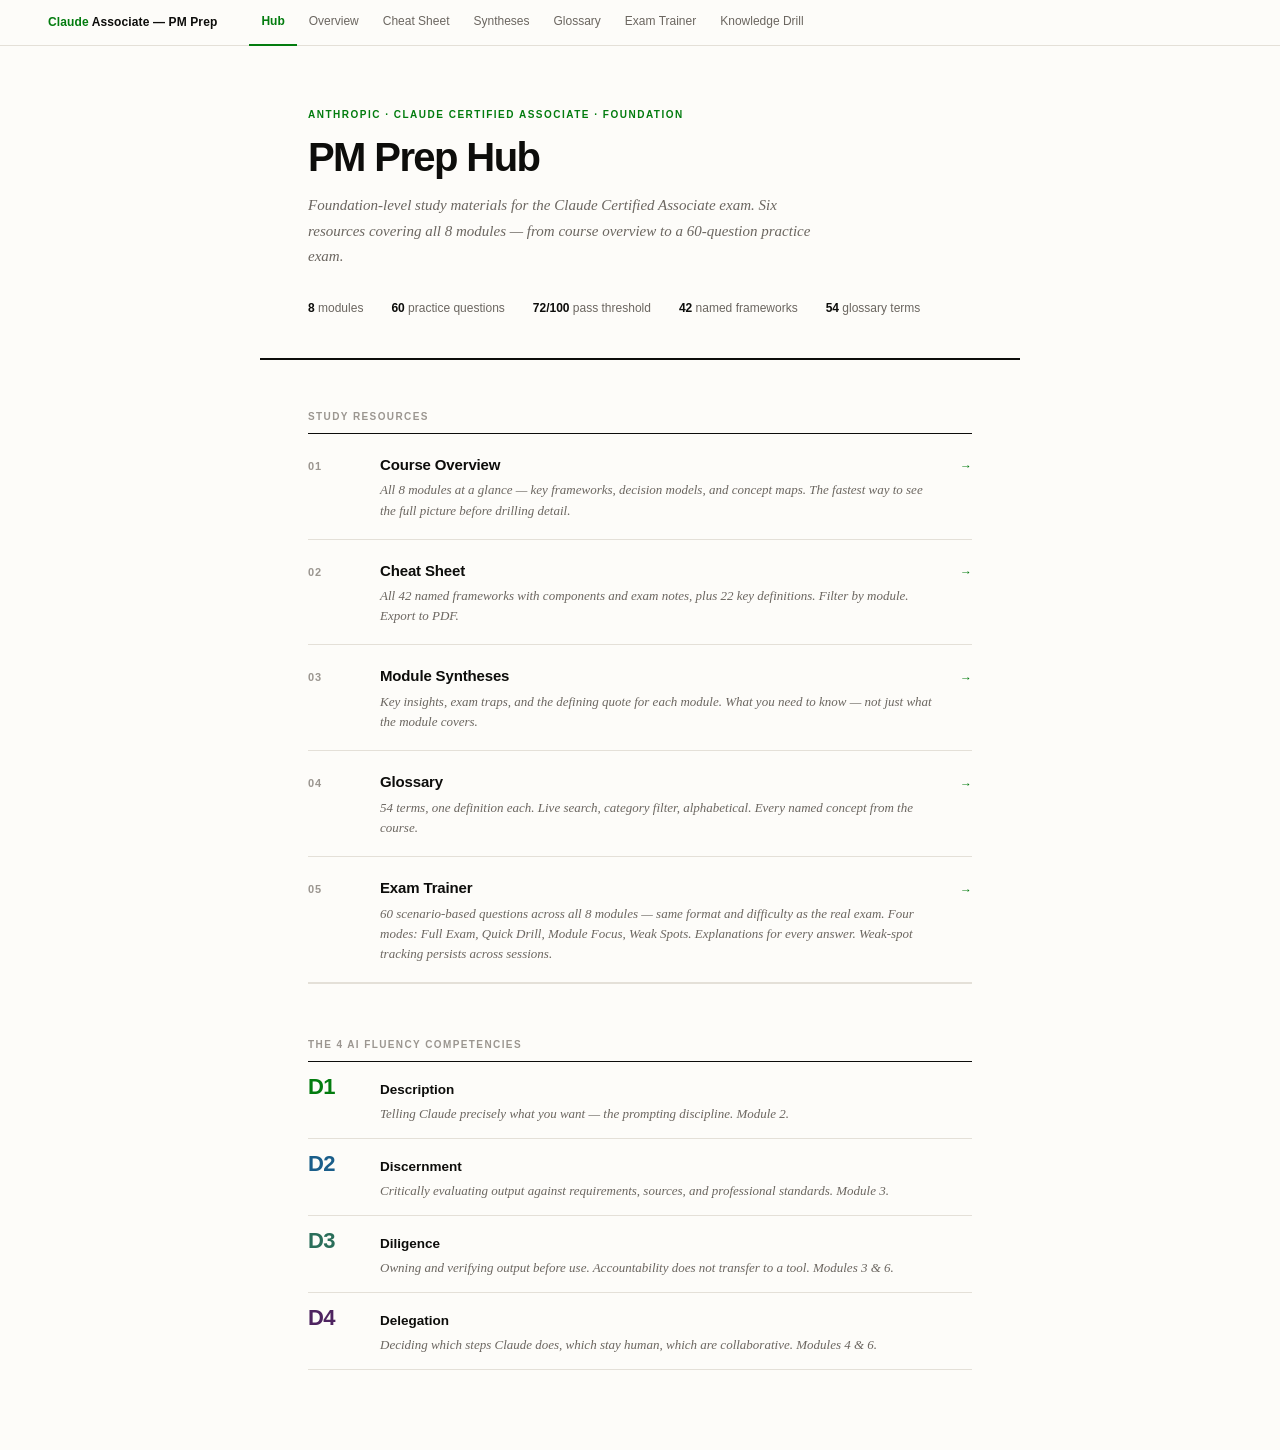
==== commit d2159473: "Add files via upload" ====
--- a/index.html
+++ b/index.html
@@ -183,6 +183,7 @@
     <a href="syntheses.html">Syntheses</a>
     <a href="glossary.html">Glossary</a>
     <a href="exam.html">Exam Trainer</a>
+    <a href="knowledge-drill.html">Knowledge Drill</a>
   </div>
 </nav>
 
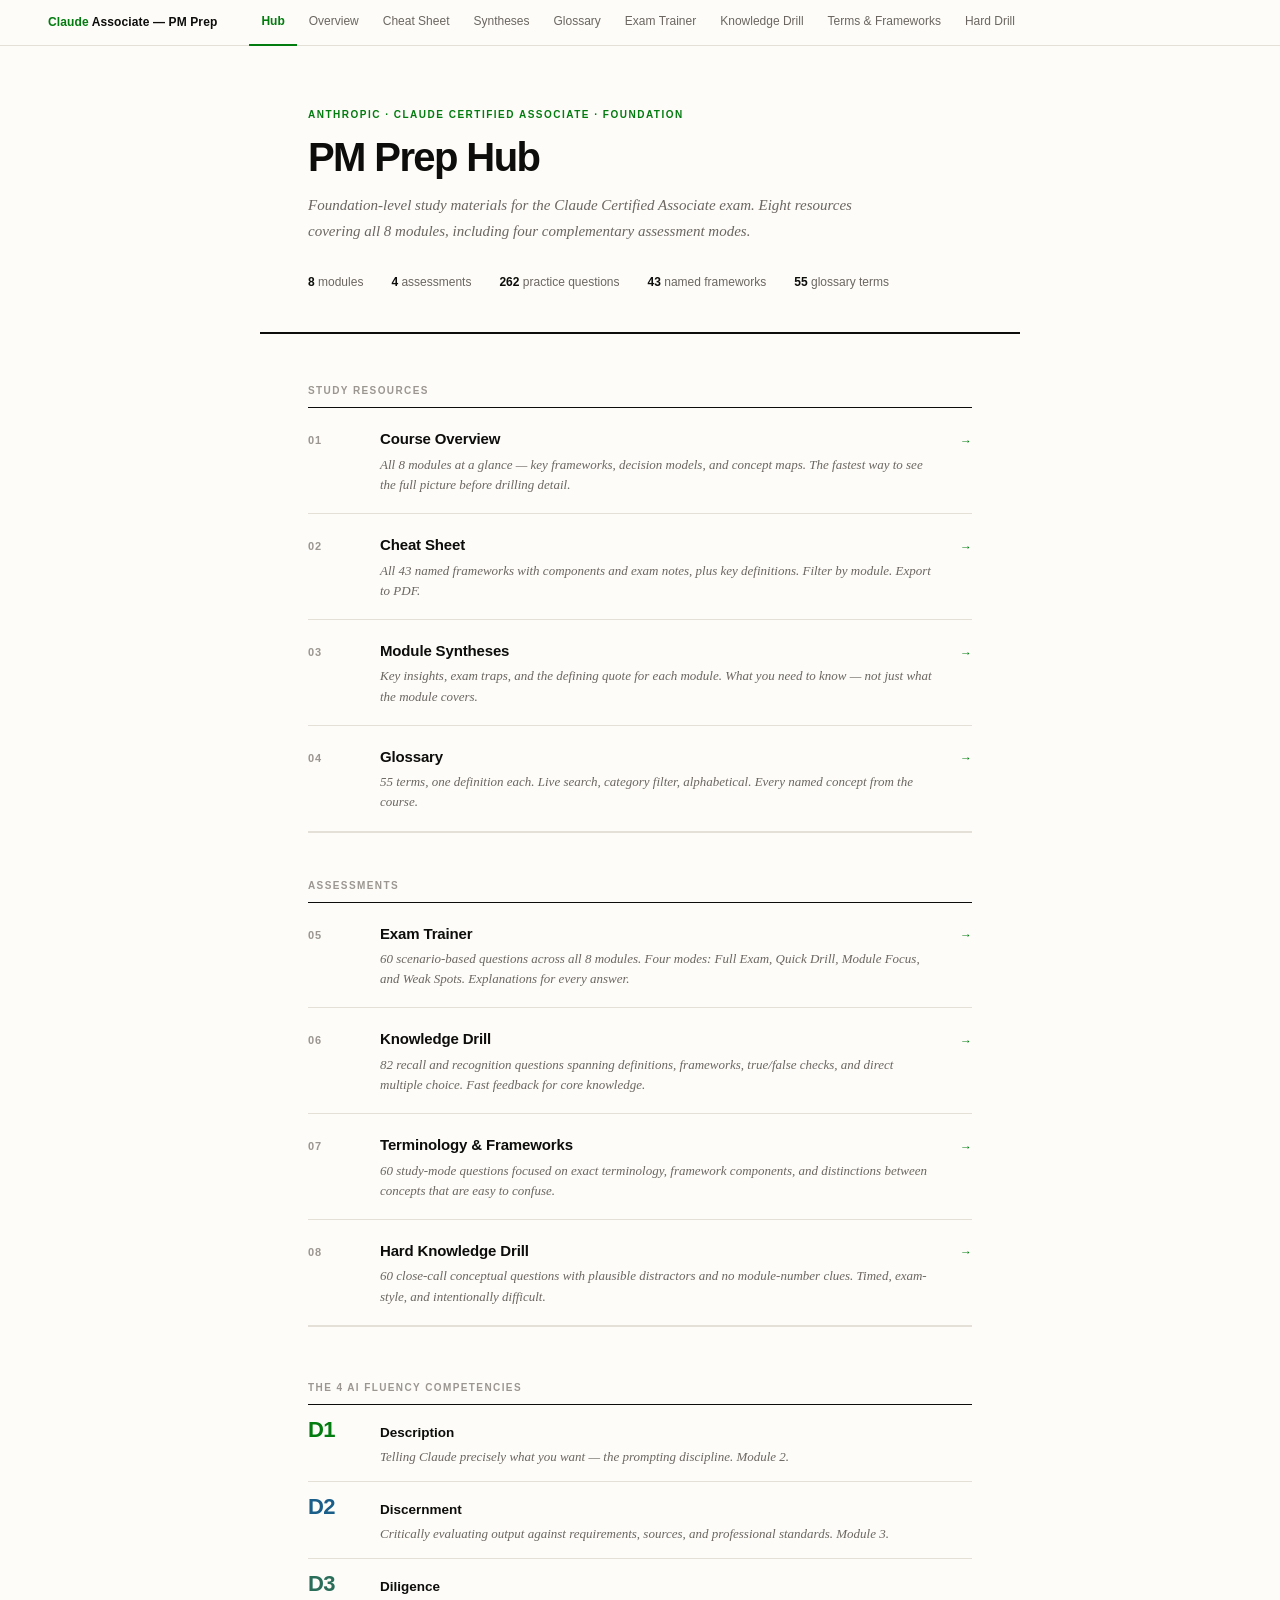
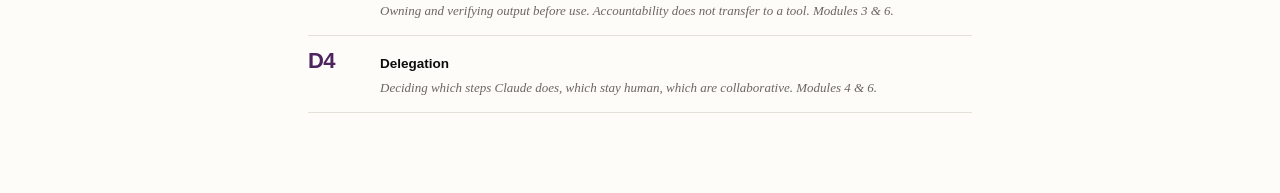
==== commit 631d045b: "Add files via upload" ====
--- a/index.html
+++ b/index.html
@@ -6,174 +6,34 @@
 <title>Claude Certified Associate — PM Prep Hub</title>
 <link rel="stylesheet" href="shared/styles.css">
 <style>
-  .hero {
-    max-width: 760px;
-    margin: 0 auto;
-    padding: 60px 48px 40px;
-    border-bottom: 2px solid var(--text-bright);
-    margin-bottom: 48px;
-  }
-  .hero .eyebrow {
-    font-family: -apple-system, BlinkMacSystemFont, 'Segoe UI', sans-serif;
-    font-size: 10px;
-    font-weight: 700;
-    letter-spacing: 0.15em;
-    text-transform: uppercase;
-    color: var(--accent);
-    margin-bottom: 12px;
-  }
-  .hero h1 {
-    font-family: -apple-system, BlinkMacSystemFont, 'Segoe UI', sans-serif;
-    font-size: 40px;
-    font-weight: 900;
-    color: var(--text-bright);
-    letter-spacing: -0.04em;
-    line-height: 1.1;
-    margin-bottom: 14px;
-  }
-  .hero p {
-    font-size: 15px;
-    color: var(--text-dim);
-    font-style: italic;
-    max-width: 520px;
-    line-height: 1.7;
-    margin-bottom: 28px;
-  }
-  .meta-strip {
-    display: flex;
-    gap: 28px;
-    flex-wrap: wrap;
-  }
-  .meta-item {
-    font-family: -apple-system, BlinkMacSystemFont, 'Segoe UI', sans-serif;
-    font-size: 12px;
-    color: var(--text-dim);
-  }
-  .meta-item strong {
-    color: var(--text-bright);
-    font-weight: 700;
-  }
-
-  .hub-section {
-    max-width: 760px;
-    margin: 0 auto;
-    padding: 0 48px 80px;
-  }
-  .hub-section-label {
-    font-family: -apple-system, BlinkMacSystemFont, 'Segoe UI', sans-serif;
-    font-size: 10px;
-    font-weight: 700;
-    letter-spacing: 0.14em;
-    text-transform: uppercase;
-    color: var(--text-light);
-    margin-bottom: 0;
-    padding-bottom: 8px;
-    border-bottom: 1px solid var(--text-bright);
-  }
-
-  /* Override hub-grid for full-width editorial list */
-  .hub-grid {
-    display: block;
-    border-bottom: 1px solid var(--border);
-  }
-  .hub-card {
-    display: grid;
-    grid-template-columns: 48px 1fr auto;
-    grid-template-rows: auto auto;
-    gap: 0 24px;
-    align-items: baseline;
-    padding: 18px 0;
-    border-bottom: 1px solid var(--border);
-    border-right: none;
-    border-left: none;
-    background: transparent;
-    border-radius: 0;
-    text-decoration: none;
-    color: var(--text);
-    transition: background 0.1s;
-  }
-  .hub-card:hover { background: var(--accent-bg); padding-left: 8px; padding-right: 8px; margin: 0 -8px; width: calc(100% + 16px); }
-  .hub-card-num {
-    font-family: -apple-system, BlinkMacSystemFont, 'Segoe UI', sans-serif;
-    font-size: 11px;
-    font-weight: 700;
-    color: var(--text-light);
-    letter-spacing: 0.08em;
-    grid-row: 1;
-    padding-top: 2px;
-  }
-  .hub-card h2 {
-    font-family: -apple-system, BlinkMacSystemFont, 'Segoe UI', sans-serif;
-    font-size: 15px;
-    font-weight: 700;
-    color: var(--text-bright);
-    letter-spacing: -0.01em;
-    grid-row: 1;
-  }
-  .hub-card .hub-arrow {
-    font-family: -apple-system, BlinkMacSystemFont, 'Segoe UI', sans-serif;
-    font-size: 12px;
-    font-weight: 600;
-    color: var(--accent);
-    grid-row: 1;
-    justify-self: end;
-    align-self: center;
-  }
-  .hub-card p {
-    font-size: 13px;
-    color: var(--text-dim);
-    line-height: 1.55;
-    grid-column: 2;
-    grid-row: 2;
-    margin-top: 3px;
-    font-style: italic;
-  }
-  .hub-card-meta {
-    display: none; /* hidden — info is in the description */
-  }
-
-  /* Competencies — ruled list, not boxes */
-  .competencies { margin-top: 52px; }
-  .competency-row {
-    display: grid;
-    grid-template-columns: 48px 1fr;
-    gap: 0 24px;
-    padding: 14px 0;
-    border-bottom: 1px solid var(--border);
-    align-items: baseline;
-  }
-  .competency-row:first-child { border-top: 1px solid var(--text-bright); }
-  .comp-label {
-    font-family: -apple-system, BlinkMacSystemFont, 'Segoe UI', sans-serif;
-    font-size: 22px;
-    font-weight: 900;
-    letter-spacing: -0.03em;
-    line-height: 1;
-  }
-  .comp-body { }
-  .comp-name {
-    font-family: -apple-system, BlinkMacSystemFont, 'Segoe UI', sans-serif;
-    font-size: 13.5px;
-    font-weight: 700;
-    color: var(--text-bright);
-    margin-bottom: 2px;
-  }
-  .comp-desc {
-    font-size: 13px;
-    color: var(--text-dim);
-    font-style: italic;
-    line-height: 1.55;
-  }
-
-  @media (max-width: 680px) {
-    .hero { padding: 32px 20px 28px; }
-    .hub-section { padding: 0 20px 48px; }
-    .hub-card { grid-template-columns: 36px 1fr auto; }
-  }
+  .hero { max-width:760px; margin:0 auto 48px; padding:60px 48px 40px; border-bottom:2px solid var(--text-bright); }
+  .hero .eyebrow { font-family:-apple-system,BlinkMacSystemFont,'Segoe UI',sans-serif; font-size:10px; font-weight:700; letter-spacing:.15em; text-transform:uppercase; color:var(--accent); margin-bottom:12px; }
+  .hero h1 { font-family:-apple-system,BlinkMacSystemFont,'Segoe UI',sans-serif; font-size:40px; font-weight:900; color:var(--text-bright); letter-spacing:-.04em; line-height:1.1; margin-bottom:14px; }
+  .hero p { font-size:15px; color:var(--text-dim); font-style:italic; max-width:560px; line-height:1.7; margin-bottom:28px; }
+  .meta-strip { display:flex; gap:28px; flex-wrap:wrap; }
+  .meta-item { font-family:-apple-system,BlinkMacSystemFont,'Segoe UI',sans-serif; font-size:12px; color:var(--text-dim); }
+  .meta-item strong { color:var(--text-bright); font-weight:700; }
+  .hub-section { max-width:760px; margin:0 auto; padding:0 48px 80px; }
+  .hub-section-label { font-family:-apple-system,BlinkMacSystemFont,'Segoe UI',sans-serif; font-size:10px; font-weight:700; letter-spacing:.14em; text-transform:uppercase; color:var(--text-light); padding-bottom:8px; border-bottom:1px solid var(--text-bright); }
+  .hub-grid { display:block; border-bottom:1px solid var(--border); }
+  .hub-card { display:grid; grid-template-columns:48px 1fr auto; grid-template-rows:auto auto; gap:0 24px; align-items:baseline; padding:18px 0; border-bottom:1px solid var(--border); border-right:none; border-left:none; background:transparent; border-radius:0; text-decoration:none; color:var(--text); transition:background .1s; }
+  .hub-card:hover { background:var(--accent-bg); padding-left:8px; padding-right:8px; margin:0 -8px; width:calc(100% + 16px); }
+  .hub-card-num { font-family:-apple-system,BlinkMacSystemFont,'Segoe UI',sans-serif; font-size:11px; font-weight:700; color:var(--text-light); letter-spacing:.08em; grid-row:1; padding-top:2px; }
+  .hub-card h2 { font-family:-apple-system,BlinkMacSystemFont,'Segoe UI',sans-serif; font-size:15px; font-weight:700; color:var(--text-bright); letter-spacing:-.01em; grid-row:1; }
+  .hub-card .hub-arrow { font-family:-apple-system,BlinkMacSystemFont,'Segoe UI',sans-serif; font-size:12px; font-weight:600; color:var(--accent); grid-row:1; justify-self:end; align-self:center; }
+  .hub-card p { font-size:13px; color:var(--text-dim); line-height:1.55; grid-column:2; grid-row:2; margin-top:3px; font-style:italic; }
+  .hub-card-meta { display:none; }
+  .assessment-label { margin-top:44px; }
+  .competencies { margin-top:52px; }
+  .competency-row { display:grid; grid-template-columns:48px 1fr; gap:0 24px; padding:14px 0; border-bottom:1px solid var(--border); align-items:baseline; }
+  .competency-row:first-child { border-top:1px solid var(--text-bright); }
+  .comp-label { font-family:-apple-system,BlinkMacSystemFont,'Segoe UI',sans-serif; font-size:22px; font-weight:900; letter-spacing:-.03em; line-height:1; }
+  .comp-name { font-family:-apple-system,BlinkMacSystemFont,'Segoe UI',sans-serif; font-size:13.5px; font-weight:700; color:var(--text-bright); margin-bottom:2px; }
+  .comp-desc { font-size:13px; color:var(--text-dim); font-style:italic; line-height:1.55; }
+  @media (max-width:680px) { .hero{padding:32px 20px 28px}.hub-section{padding:0 20px 48px}.hub-card{grid-template-columns:36px 1fr auto} }
 </style>
 </head>
 <body>
-
 <nav class="nav">
   <span class="nav-brand"><span>Claude</span> Associate — PM Prep</span>
   <div class="nav-links">
@@ -186,93 +46,43 @@
     <a href="knowledge-drill.html">Knowledge Drill</a>
   </div>
 </nav>
-
 <div class="hero">
   <div class="eyebrow">Anthropic · Claude Certified Associate · Foundation</div>
   <h1>PM Prep Hub</h1>
-  <p>Foundation-level study materials for the Claude Certified Associate exam. Six resources covering all 8 modules — from course overview to a 60-question practice exam.</p>
+  <p>Foundation-level study materials for the Claude Certified Associate exam. Eight resources covering all 8 modules, including four complementary assessment modes.</p>
   <div class="meta-strip">
     <div class="meta-item"><strong>8</strong> modules</div>
-    <div class="meta-item"><strong>60</strong> practice questions</div>
-    <div class="meta-item"><strong>72/100</strong> pass threshold</div>
-    <div class="meta-item"><strong>42</strong> named frameworks</div>
-    <div class="meta-item"><strong>54</strong> glossary terms</div>
+    <div class="meta-item"><strong>4</strong> assessments</div>
+    <div class="meta-item"><strong>262</strong> practice questions</div>
+    <div class="meta-item"><strong>43</strong> named frameworks</div>
+    <div class="meta-item"><strong>55</strong> glossary terms</div>
   </div>
 </div>
-
 <div class="hub-section">
   <div class="hub-section-label">Study resources</div>
   <div class="hub-grid">
+    <a href="overview.html" class="hub-card"><div class="hub-card-num">01</div><h2>Course Overview</h2><div class="hub-arrow">→</div><p>All 8 modules at a glance — key frameworks, decision models, and concept maps. The fastest way to see the full picture before drilling detail.</p></a>
+    <a href="cheatsheet.html" class="hub-card"><div class="hub-card-num">02</div><h2>Cheat Sheet</h2><div class="hub-arrow">→</div><p>All 43 named frameworks with components and exam notes, plus key definitions. Filter by module. Export to PDF.</p></a>
+    <a href="syntheses.html" class="hub-card"><div class="hub-card-num">03</div><h2>Module Syntheses</h2><div class="hub-arrow">→</div><p>Key insights, exam traps, and the defining quote for each module. What you need to know — not just what the module covers.</p></a>
+    <a href="glossary.html" class="hub-card"><div class="hub-card-num">04</div><h2>Glossary</h2><div class="hub-arrow">→</div><p>55 terms, one definition each. Live search, category filter, alphabetical. Every named concept from the course.</p></a>
+  </div>
 
-    <a href="overview.html" class="hub-card">
-      <div class="hub-card-num">01</div>
-      <h2>Course Overview</h2>
-      <div class="hub-arrow">→</div>
-      <p>All 8 modules at a glance — key frameworks, decision models, and concept maps. The fastest way to see the full picture before drilling detail.</p>
-    </a>
-
-    <a href="cheatsheet.html" class="hub-card">
-      <div class="hub-card-num">02</div>
-      <h2>Cheat Sheet</h2>
-      <div class="hub-arrow">→</div>
-      <p>All 42 named frameworks with components and exam notes, plus 22 key definitions. Filter by module. Export to PDF.</p>
-    </a>
-
-    <a href="syntheses.html" class="hub-card">
-      <div class="hub-card-num">03</div>
-      <h2>Module Syntheses</h2>
-      <div class="hub-arrow">→</div>
-      <p>Key insights, exam traps, and the defining quote for each module. What you need to know — not just what the module covers.</p>
-    </a>
-
-    <a href="glossary.html" class="hub-card">
-      <div class="hub-card-num">04</div>
-      <h2>Glossary</h2>
-      <div class="hub-arrow">→</div>
-      <p>54 terms, one definition each. Live search, category filter, alphabetical. Every named concept from the course.</p>
-    </a>
-
-    <a href="exam.html" class="hub-card">
-      <div class="hub-card-num">05</div>
-      <h2>Exam Trainer</h2>
-      <div class="hub-arrow">→</div>
-      <p>60 scenario-based questions across all 8 modules — same format and difficulty as the real exam. Four modes: Full Exam, Quick Drill, Module Focus, Weak Spots. Explanations for every answer. Weak-spot tracking persists across sessions.</p>
-    </a>
-
+  <div class="hub-section-label assessment-label">Assessments</div>
+  <div class="hub-grid">
+    <a href="exam.html" class="hub-card"><div class="hub-card-num">05</div><h2>Exam Trainer</h2><div class="hub-arrow">→</div><p>60 scenario-based questions across all 8 modules. Four modes: Full Exam, Quick Drill, Module Focus, and Weak Spots. Explanations for every answer.</p></a>
+    <a href="knowledge-drill.html" class="hub-card"><div class="hub-card-num">06</div><h2>Knowledge Drill</h2><div class="hub-arrow">→</div><p>82 recall and recognition questions spanning definitions, frameworks, true/false checks, and direct multiple choice. Fast feedback for core knowledge.</p></a>
+    <a href="terminology-frameworks-drill.html" class="hub-card"><div class="hub-card-num">07</div><h2>Terminology &amp; Frameworks</h2><div class="hub-arrow">→</div><p>60 study-mode questions focused on exact terminology, framework components, and distinctions between concepts that are easy to confuse.</p></a>
+    <a href="hard-knowledge-drill.html" class="hub-card"><div class="hub-card-num">08</div><h2>Hard Knowledge Drill</h2><div class="hub-arrow">→</div><p>60 close-call conceptual questions with plausible distractors and no module-number clues. Timed, exam-style, and intentionally difficult.</p></a>
   </div>
 
   <div class="competencies">
     <div class="hub-section-label">The 4 AI fluency competencies</div>
-    <div class="competency-row">
-      <div class="comp-label" style="color:var(--m1);">D1</div>
-      <div class="comp-body">
-        <div class="comp-name">Description</div>
-        <div class="comp-desc">Telling Claude precisely what you want — the prompting discipline. Module 2.</div>
-      </div>
-    </div>
-    <div class="competency-row">
-      <div class="comp-label" style="color:var(--m2);">D2</div>
-      <div class="comp-body">
-        <div class="comp-name">Discernment</div>
-        <div class="comp-desc">Critically evaluating output against requirements, sources, and professional standards. Module 3.</div>
-      </div>
-    </div>
-    <div class="competency-row">
-      <div class="comp-label" style="color:var(--m4);">D3</div>
-      <div class="comp-body">
-        <div class="comp-name">Diligence</div>
-        <div class="comp-desc">Owning and verifying output before use. Accountability does not transfer to a tool. Modules 3 &amp; 6.</div>
-      </div>
-    </div>
-    <div class="competency-row">
-      <div class="comp-label" style="color:var(--m6);">D4</div>
-      <div class="comp-body">
-        <div class="comp-name">Delegation</div>
-        <div class="comp-desc">Deciding which steps Claude does, which stay human, which are collaborative. Modules 4 &amp; 6.</div>
-      </div>
-    </div>
+    <div class="competency-row"><div class="comp-label" style="color:var(--m1);">D1</div><div><div class="comp-name">Description</div><div class="comp-desc">Telling Claude precisely what you want — the prompting discipline. Module 2.</div></div></div>
+    <div class="competency-row"><div class="comp-label" style="color:var(--m2);">D2</div><div><div class="comp-name">Discernment</div><div class="comp-desc">Critically evaluating output against requirements, sources, and professional standards. Module 3.</div></div></div>
+    <div class="competency-row"><div class="comp-label" style="color:var(--m4);">D3</div><div><div class="comp-name">Diligence</div><div class="comp-desc">Owning and verifying output before use. Accountability does not transfer to a tool. Modules 3 &amp; 6.</div></div></div>
+    <div class="competency-row"><div class="comp-label" style="color:var(--m6);">D4</div><div><div class="comp-name">Delegation</div><div class="comp-desc">Deciding which steps Claude does, which stay human, which are collaborative. Modules 4 &amp; 6.</div></div></div>
   </div>
 </div>
-
+<script src="shared/utils.js"></script>
 </body>
 </html>
